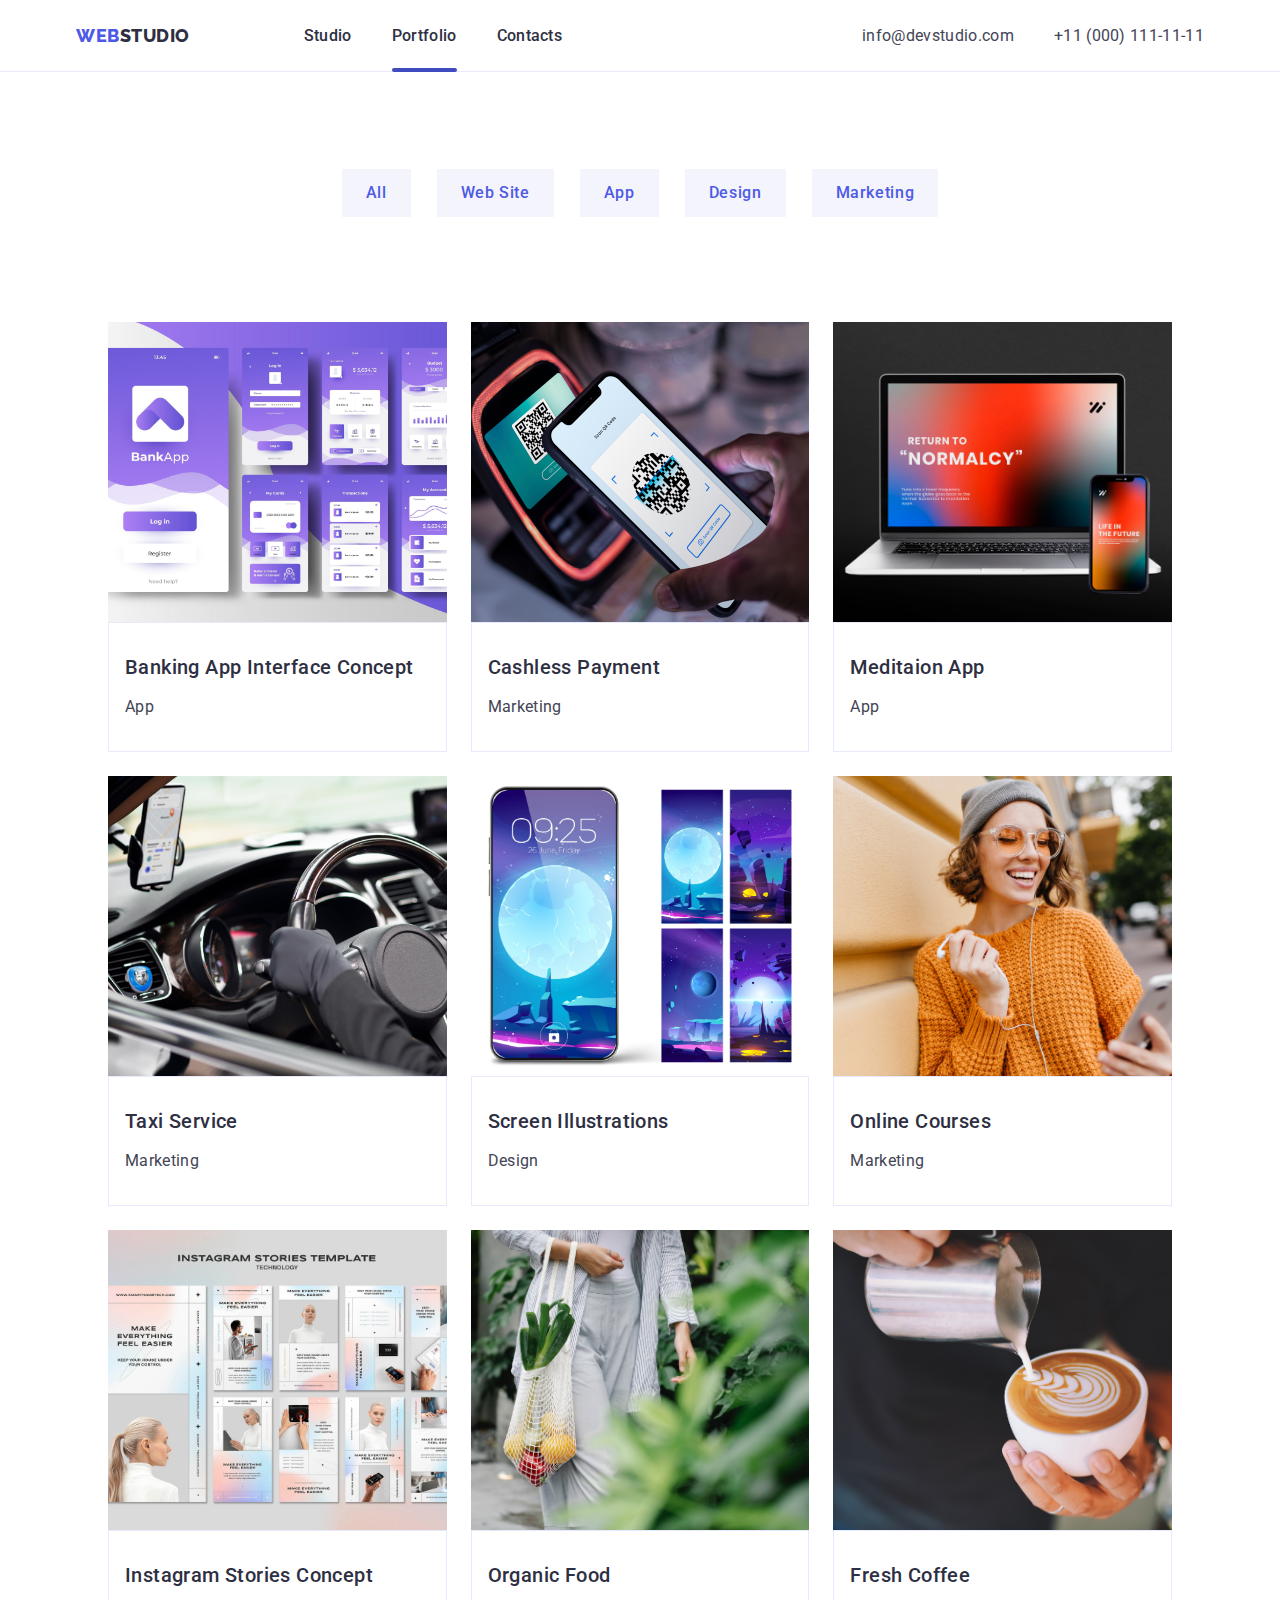
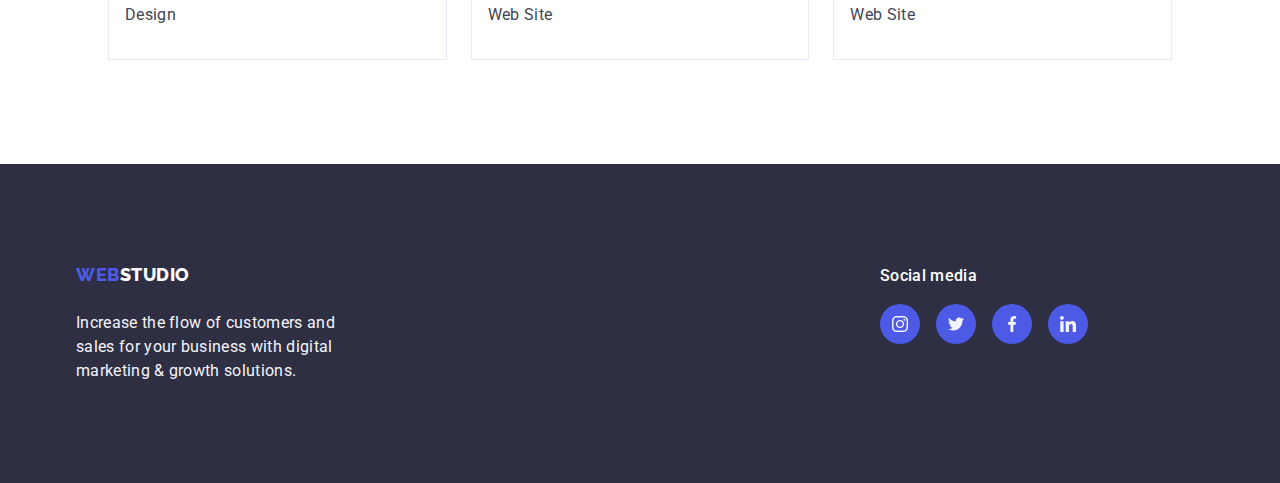
==== portfolio.html @ 78d95cfb "Add files via upload" ====
<!DOCTYPE html>
<html lang="en">

<head>
    <meta charset="UTF-8">
    <meta name="viewport" content="width=device-width, initial-scale=1.0">
    <title>WebStudio</title>
    <link href="https://fonts.googleapis.com/css2?family=Raleway:wght@800&family=Roboto:wght@400;500;700;900&display=swap"
        rel="stylesheet">
    <link rel="stylesheet" href="https://cdnjs.cloudflare.com/ajax/libs/modern-normalize/2.0.0/modern-normalize.min.css">
    <link rel="stylesheet" href="./css/styles.css">
</head>

<body>
    <header class="page-header">
        <div class="container">
            <nav class="header-menu">
                <a class="page-logo" href="./index.html">WEB<spam class="head-studio">STUDIO</spam></a>
                <ul class="header-menu-list">
                    <li class="header-menu-item"><a class="page-nav-link" href="./index.html">Studio</a></li>
                    <li class="header-menu-item"><a class="page-nav-link current" href="./portfolio.html">Portfolio</a></li>
                    <li class="header-menu-item"><a class="page-nav-link" href="#contacts">Contacts</a></li>
                </ul>
            </nav>
            <address>
                <ul class="page-address">
                    <li><a class="page-address-link" href="mailto:info@devstudio.com">info@devstudio.com</a></li>
                    <li><a class="page-address-link" href="tel:+1100011111111">+11 (000) 111-11-11</a></li>
                </ul>
            </address>
        </div>
    </header>

<main>
    <section class="button-top">
        <div class="container">
            <ul class="button-group">
                <li><button class="page-button"  type="button">All</button></li>
                <li><button class="page-button" type="button">Web Site</button></li>
                <li><button class="page-button" type="button">App</button></li>
                <li><button class="page-button" type="button">Design</button></li>
                <li><button class="page-button" type="button">Marketing</button></li>
            </ul>
                
            <ul class="grid">
                <li class="grid-item"><img src="./images/37fbe0228a6a681cc273c741947b99c1.jpg" alt="Banking App Interface Concept" width="360" height="300">
                    <div class="title-text-grid">
                    <h2 class="title">Banking App Interface Concept</h2>
                    <p class="text">App</p>
                    </div>
                </li>
                <li class="grid-item"><img src="./images/4fcf773e2c13ed2525d1f88928dc55a9.png" alt="Cashless Payment" width="360" height="300">
                    <div class="overlay">
                        <p class="title-footer">14 Stylish and User-Friendly App Design Concepts · Task Manager App · Calorie Tracker App ·
                            Exotic Fruit Ecommerce App ·
                            Cloud Storage App</p>
                    </div>
                    <div class="title-text-grid">
                    <h2 class="title">Cashless Payment</h2>
                    <p class="text">Marketing</p>
                    </div>
                </li>
                <li class="grid-item"><img src="./images/e50ced3d0393c11e44521b1b3db0e698.jpg" alt="Meditaion App" width="360" height="300">
                    <div class="title-text-grid">
                    <h2 class="title">Meditaion App</h2>
                    <p class="text">App</p>
                    </div>
                </li>
                <li class="grid-item"><img src="./images/d18e2fcd7407be4fb82793a09787ee96.jpg" alt="Taxi Service" width="360" height="300">
                    <div class="title-text-grid">
                    <h2 class="title">Taxi Service</h2>
                    <p class="text">Marketing</p>
                    </div>
                </li>
                <li class="grid-item"><img src="./images/00a83738358588a617c27bd70f0fa584.jpg" alt="Screen Illustrations" width="360" height="300">
                    <div class="title-text-grid">
                    <h2 class="title">Screen Illustrations</h2>
                    <p class="text">Design</p>
                    </div>
                </li>
                <li class="grid-item"><img src="./images/4fedb8830414a7d0c38e927b6d526bec.jpg" alt="Online Courses" width="360" height="300">
                    <div class="title-text-grid">
                    <h2 class="title">Online Courses</h2>
                    <p class="text">Marketing</p>
                    </div>
                </li>
                <li class="grid-item"><img src="./images/e27a138c59d1c297e69a327795d66497.jpg" alt="Instagram Stories Concept" width="360" height="300">
                    <div class="title-text-grid">
                    <h2 class="title">Instagram Stories Concept</h2>
                    <p class="text">Design</p>
                    </div>
                </li>
                <li class="grid-item"><img src="./images/f32515035c8e771518f60f28dc217040.jpg" alt="Organic Food" width="360" height="300">
                    <div class="title-text-grid">
                    <h2 class="title">Organic Food</h2>
                    <p class="text">Web Site</p>
                    </div>
                </li>
                <li class="grid-item"><img src="./images/f2c98e55cdcba1d1ee6dc6a895cefc68.jpg" alt="Fresh Coffee" width="360" height="300">
                    <div class="title-text-grid">
                    <h2 class="title">Fresh Coffee</h2>
                    <p class="text">Web Site</p>
                    </div>
                </li>
            </ul>
        </div>
    </section>
</main>

<footer class="page-footer">
    <div class="container">
        <div class="page-footer-logo">
            <a class="page-logo" href="./index.html">WEB<spam class="footer-studio">STUDIO</spam></a>
            <p class="text-footer">Increase the flow of customers and sales for your business with digital marketing &
                growth solutions.</p>
        </div>
        <div class="page-footer-text">
            <p class="title-footer">Social media</p>
            <ul class="page-our-wrapper" style="display: flex; gap: 16px;">
                <li class="social-item">
                    <a class="footer-social-link" href="https://instagram.com" title="_blank" rel="noopener norefferrer"
                        aria-label="Link to instagram.com">
                        <svg class="page-icons" width="16" height="16">
                            <use href="./images/icons.svg#icon-instagram">
                            </use>
                        </svg>
                    </a>
                </li>
                <li class="social-item">
                    <a class="footer-social-link" href="https://twitter.com" title="_blank" rel="noopener norefferrer"
                        aria-label="Link to twitter.com">
                        <svg class="page-icons" width="16" height="16">
                            <use href="./images/icons.svg#icon-twitter">
                            </use>
                        </svg>
                    </a>
                </li>
                <li class="social-item">
                    <a class="footer-social-link" href="https://facebook.com" title="_blank" rel="noopener norefferrer"
                        aria-label="Link to facebook.com">
                        <svg class="page-icons" width="16" height="16">
                            <use href="./images/icons.svg#icon-facebook">
                            </use>
                        </svg>
                    </a>
                </li>
                <li class="social-item">
                    <a class="footer-social-link" href="https://linkedin.com" title="_blank" rel="noopener norefferrer"
                        aria-label="Link to linkedin.com">
                        <svg class="page-icons" width="16" height="16">
                            <use href="./images/icons.svg#icon-linkedin">
                            </use>
                        </svg>
                    </a>
                </li>
            </ul>
        </div>
    </div>
</footer>
</body>

</html>
---- css/styles.css ----
:root {
    --iris: #4d5ae5;
    --ocean: #404bbf;
    --navy-blue: #2e2f42;
    --green: #31d0aa;
    --slate: #434455;
    --light-slate: #8e8f99;
    --cornflower: #e7e9fc;
    --cloud: #f4f4fd;
    --navy-blue-modal: rgba(46, 47, 66, 0.4);
    --grey: rgba(46, 47, 66, 0.7);
    --white: #fff;
    --dairy: #fcfcfc;
}

:root {
    --font-family: "Roboto", sans-serif;
    --second-family: "Raleway", sans-serif;
}

body {
    font-family: 'Roboto', sans-serif;
    color:#434455;;
    background: var(--white);
    font-size: 16px;
    line-height: 1.5;
}

h1,
h2,
h3,
h4,
h5,
h6,
p,
ul {
    margin: 0;
    padding: 0;
}

ul {
    list-style-type: none;
}

button {
    cursor: pointer;
}

a {
    text-decoration: none;
}

img {
    display: block;
    max-width: 100%;
    object-fit: cover;
}

.container {
    max-width: 1158px;
    width: 100%;
    padding: 0 15px;
    margin: 0 auto;
    overflow: auto;
}

.container>.item:last-child {
    margin-right: 0;
}

.container>.item:first-child {
    margin-left: 0;
}

.page-header {
    border-bottom: 1px solid var(--CORNFLOWER, #E7E9FC);
    background: var(--WHITE, #FFF);
    height: 72px;
    padding-top: 24px;
    padding-bottom: 24px;
}

.page-header .container {
    display: flex;
    justify-content: space-between;
    align-items: center;
} 

.head-studio {
    color: var(--navy-blue);
}

.page-logo {
    display: flex; 
    align-items: center; 
    margin-bottom: 25.5px;
    }


.page-logo {
    font-family: var(--second-family);
    font-weight: 800;
    font-size: 18px;
    line-height: 117%;
    letter-spacing: 0.54px;
    text-transform: uppercase;
    color: var(--iris);
}

.header-menu {
    display: flex;
    justify-content: space-between;
    align-items: center;
    margin-right: 300px;
    flex-grow: 1;
}

.header-menu-list {
    display: flex;
    gap: 40px;
}

.header-menu-item{

}

.page-nav-link {
    font-family: var(--font-family);
    font-weight: 500;
    font-size: 16px;
    line-height: 150%;
    letter-spacing: 0.32px;
    color: var(--navy-blue);
}

.page-nav-link:hover,
.page-nav-link:focus {
    color: var(--ocean); 
}

.page-nav-link {
        display: block;
        justify-content: center;
        align-items: center;
        flex-shrink: 0;
        line-height: 1,14;
}

.page-nav-link::after {
    content: '';
    display: block;
    width: 100%;
    height: 4px;
    border-radius: 2px;
    background-color: transparent;
    margin-top: 20px;
}

.page-nav-link.current::after {
    background-color: var(--OCEAN, #404BBF);
}


.page-address {
    display: flex;
    gap: 40px;
    justify-content: center;
    align-items: center;
    margin-bottom: 24px;
}

.page-address-link{
    font-family: var(--font-family);
    font-weight: 400;
    font-size: 16px;
    line-height: 150%;
    letter-spacing: 0.02em;
    color: var(--slate);
    font-style: normal;
}

.page-address-link:hover,
.page-address-link:focus {
    color: var(--ocean);
}

.page-address-link {
        display: flex;
        justify-content: center;
        align-items: center;
        flex-shrink: 0;
        gap: 4px;
    }

.page-main {
    background-image: linear-gradient(rgba(46, 47, 66, 0.7),
     rgba(46, 47, 66, 0.7)), url(../images/hero-bg.jpg);
    background-repeat: no-repeat;
    background-position: center;
    background-size: cover;
    padding-top: 188px;
    padding-bottom: 188px;
}

.page-main .container {
    display: flex;
    flex-direction: column;
    justify-content: center;
    align-items: center;
    text-align: center;  
}
.page-title {
    font-family: var(--font-family);
    font-weight: 700;
    font-size: 56px;
    line-height: 107%;
    letter-spacing: 1.12px;
    text-align: center;
    color: var(--white);
    max-width: 500px;
    margin-bottom: 53px;    
}

.title-button{
    font-family: var(--font-family);
    font-weight: 500;
    font-size: 16px;
    line-height: 150%;
    letter-spacing: 0.04em;
    color: var(--white);
    box-shadow: 0 4px 4px 0 rgba(0, 0, 0, 0.15);
    background: var(--iris);
    border-radius: 4px;
    width: 169px;
    height: 56px;
    border: none;        
}

.title-button .container {
        align-items: flex-start;
        gap: 10px;
        padding: 16px 32px;
}

.title-button:hover,
.title-button:focus {
    background: var(--ocean);
}

.backdrop{
    position: fixed;
        top: 80;
        left: 516;
        width: 408px;
        height: 584px;
        border-radius: 4px;
        background: var(--DAIRY, #FCFCFC);
        z-index: 1050;
        display: flex;
        align-items: center;
        justify-content: center;
}

.is-hidden {
    display: none;  
}

.backdrop.is-hidden {
    visibility: hidden;
    opacity: 0;
    pointer-events: none;
}

.backdrop:not(.is-hidden) {
    visibility: visible;
    opacity: 1;
    pointer-events: auto;
}

.modal {
    position: fixed;
    top: 80;
    left: 516;
    width: 408px;
    height: 584px;
    border-radius: 4px;
    z-index: 1051;
    display: flex;
}

.modal-close-btn {
    position: absolute;
    top: 10px;
    right: 10px;
    border: none;
    background: transparent;
    font-size: 24px;
    cursor: pointer;
    display: flex;
    fill: var(--CORNFLOWER, #E7E9FC);
}

.close-icons {
    display: flex;
    justify-content: center;
    align-items: center;
    width: 24px;
    height: 24px;
    color: #2E2F42;
    border-radius: 12px;
    top: 24px;
    right: 24px;
}

.page-bloc{
    padding-top: 120px;
    padding-bottom: 120px;
}

.page-bloc .container {
    display: flex;
    flex-direction: row; 
    justify-content: space-between;
    align-items: center;
    gap: 24px;
}

.page-bloc-list {
    display: flex;
    align-items: flex-start;
    gap: 24px;
}

.page-bloc-wrapper {
    width: 264px;
    height: 112px;
    flex-shrink: 0;
    border-radius: 4px;
    background: var(--CLOUD, #F4F4FD);
    box-sizing: border-box;
    padding: 24px;
    display: flex;
    justify-content: center;
    align-items: center;
    margin-bottom: 8px; 
}

.section-title {
    font-family: var(--font-family);
    font-weight: 700;
    font-size: 36px;
    line-height: 111%;
    letter-spacing: 0.02em;
    text-transform: capitalize;
    text-align: center;
    color: var(--navy-blue);
    margin-bottom: 72px;
}

.page-what {
    padding-bottom: 120px;
}

.page-img {
    display: flex;
    flex-direction: row;
    justify-content: space-between;
    align-items: center;
    gap: 24px;
}

.page-img-item {
    width: 100%;
    width: calc(100% - 48px);
}

.page-our {
    background: var(--CLOUD, #F4F4FD);
    padding-top: 120px;
    padding-bottom: 120px;
}

.page-our-img {
    display: flex;
    flex-direction: row;
    justify-content: space-between;
    align-items: center;
    gap: 24px;
}

.page-our-img-item {
        flex-direction: column;
        justify-content: center;
        align-items: center;
        gap: 32px;
        border-radius: 0px 0px 4px 4px;
        background: var(--WHITE, #FFF);
}

.page-our-wrapper {
    fill: var(--cloud);
}

.social-item{
    
}

.social-link {
    display: flex;
    justify-content: center;
    align-items: center;
    width: 40px;
    height: 40px;
    background: var(--iris);
    border-radius: 20px;
}

.social-link:hover,
.social-link:focus {
    background: var(--ocean);
} 

.title {
    font-family: var(--font-family);
    font-weight: 500;
    font-size: 20px;
    line-height: 120%;
    letter-spacing: 0.02em;
    color: var(--navy-blue);
    margin-bottom: 8px;
}

.text {
    font-family: var(--font-family);
    font-weight: 400;
    font-size: 16px;
    line-height: 150%;
    letter-spacing: 0.02em;
    color: var(--slate);
}

.title-text {
    display: flex;
        flex-direction: column;
        justify-content: center;
        align-items: center;
        gap: 8px;
        padding-bottom: 32px;
        padding-top: 32px;
        padding-left: 16px;
        padding-right: 16px;
        text-align: center;
}

.button-top {
    padding-top: 96px;
    padding-bottom: 72px;
}

.button-group {
    display: flex;
    flex-direction: row;
    justify-content: center;
    align-items: center;
    gap: 24px;
    margin-bottom: 72px;
}

.page-button {
    font-family: var(--font-family);
    font-weight: 500;
    font-size: 16px;
    line-height: 150%;
    letter-spacing: 0.04em;
    text-align: center;
    color: var(--iris);
    background: var(--cloud);
    padding: 12px 24px;
    border: 1px solid #fff;
    cursor: pointer;
}

.page-button:hover,
.page-button:focus {
    background: var(--ocean);
    color: #fff;
}

.grid {
    display: flex;
    grid-template-columns: repeat(3, 1fr);
    gap: 24px;
    padding: 32px;
    flex-wrap: wrap;
}

.grid-item {
    width: 100%;
    width: calc((100% - 48px)/3);
}

.title-text-grid {
    display: flex;
    flex-direction: column;
    flex-shrink: 0;
    gap: 8px;
    padding-bottom: 32px;
    padding-top: 32px;
    padding-left: 16px;
    padding-right: 16px;
    border: 1px solid var(--CORNFLOWER, #E7E9FC);
    background: var(--WHITE, #FFF);
}

.page-customers{
    padding-top: 120px;
    padding-bottom: 120px;
}

.page-customers .container {

}

.page-customers-wrapper{
    width: 168px;
    height: 88px;
}

.page-customers-link{
    display: inline-flex;
    align-items: flex-start;
    width: 100%;
    justify-content: center;
    padding: 12px;
    fill: var(--LIGHT-SLATE, #8E8F99);
    border-radius: 4px;
    border: 1px solid var(--LIGHT-SLATE, #8E8F99);
}

.page-customers-link:hover,
.page-customers-link:focus {
    fill: var(--ocean);
    border: 1px solid var(--ocean);
}

.page-footer{
    background: var(--navy-blue);
    padding-top: 100px;
    padding-bottom: 100px;
}

.page-footer .container{
    display: flex;
}

.footer-studio {
    color: #fff;
}

.text-footer{
    font-family: var(--font-family);
    font-weight: 400;
    font-size: 16px;
    line-height: 150%;
    letter-spacing: 0.02em;
    color: var(--cloud);
    width: 264px;
    margin-top: 15px;
}

.page-footer-text{
    display: block;
    justify-content: center;
    align-items: center;
    flex-shrink: 0;
    line-height: 1, 14;
    margin-left: 540px;
}

.title-footer{
    color: var(--WHITE, #FFF);
        font-family: Roboto;
        font-size: 16px;
        font-style: normal;
        font-weight: 500;
        line-height: 24px;
        letter-spacing: 0.32px;
        margin-bottom: 16px;
}

.footer-social-link {
    display: flex;
    justify-content: center;
    align-items: center;
    width: 40px;
    height: 40px;
    background: var(--iris);
    border-radius: 20px;
}

.footer-social-link:hover,
.footer-social-link:focus {
    background: var(--green);
}

.visually-hidden {
    position: absolute;
    width: 1px;
    height: 1px;
    margin: -1px;
    border: 0;
    padding: 0;
    white-space: nowrap;
    clip-path: inset(100%);
    clip: rect(0 0 0 0);
    overflow: hidden;
}

.item {
    margin-right: 20px;
}

.item:last-child {
    margin-right: 0;
}

.grid-item {
    position: relative;
    overflow: hidden;
}

.overlay {
    width: 360px;
    height: 300px;
    position: absolute;
    left: 0;
    right: 0;
    bottom: 0;
    background: var(--IRIS, #4D5AE5);
    text-align: center;
    transform: translateY(100%);
    transition: transform 0.3s ease;
    padding-top: 40px;
    padding-left: 32px;
    padding-right: 32px;
}

.grid-item:hover .overlay,
.grid-item:focus-within .overlay {
    transform: translateY(0);
}
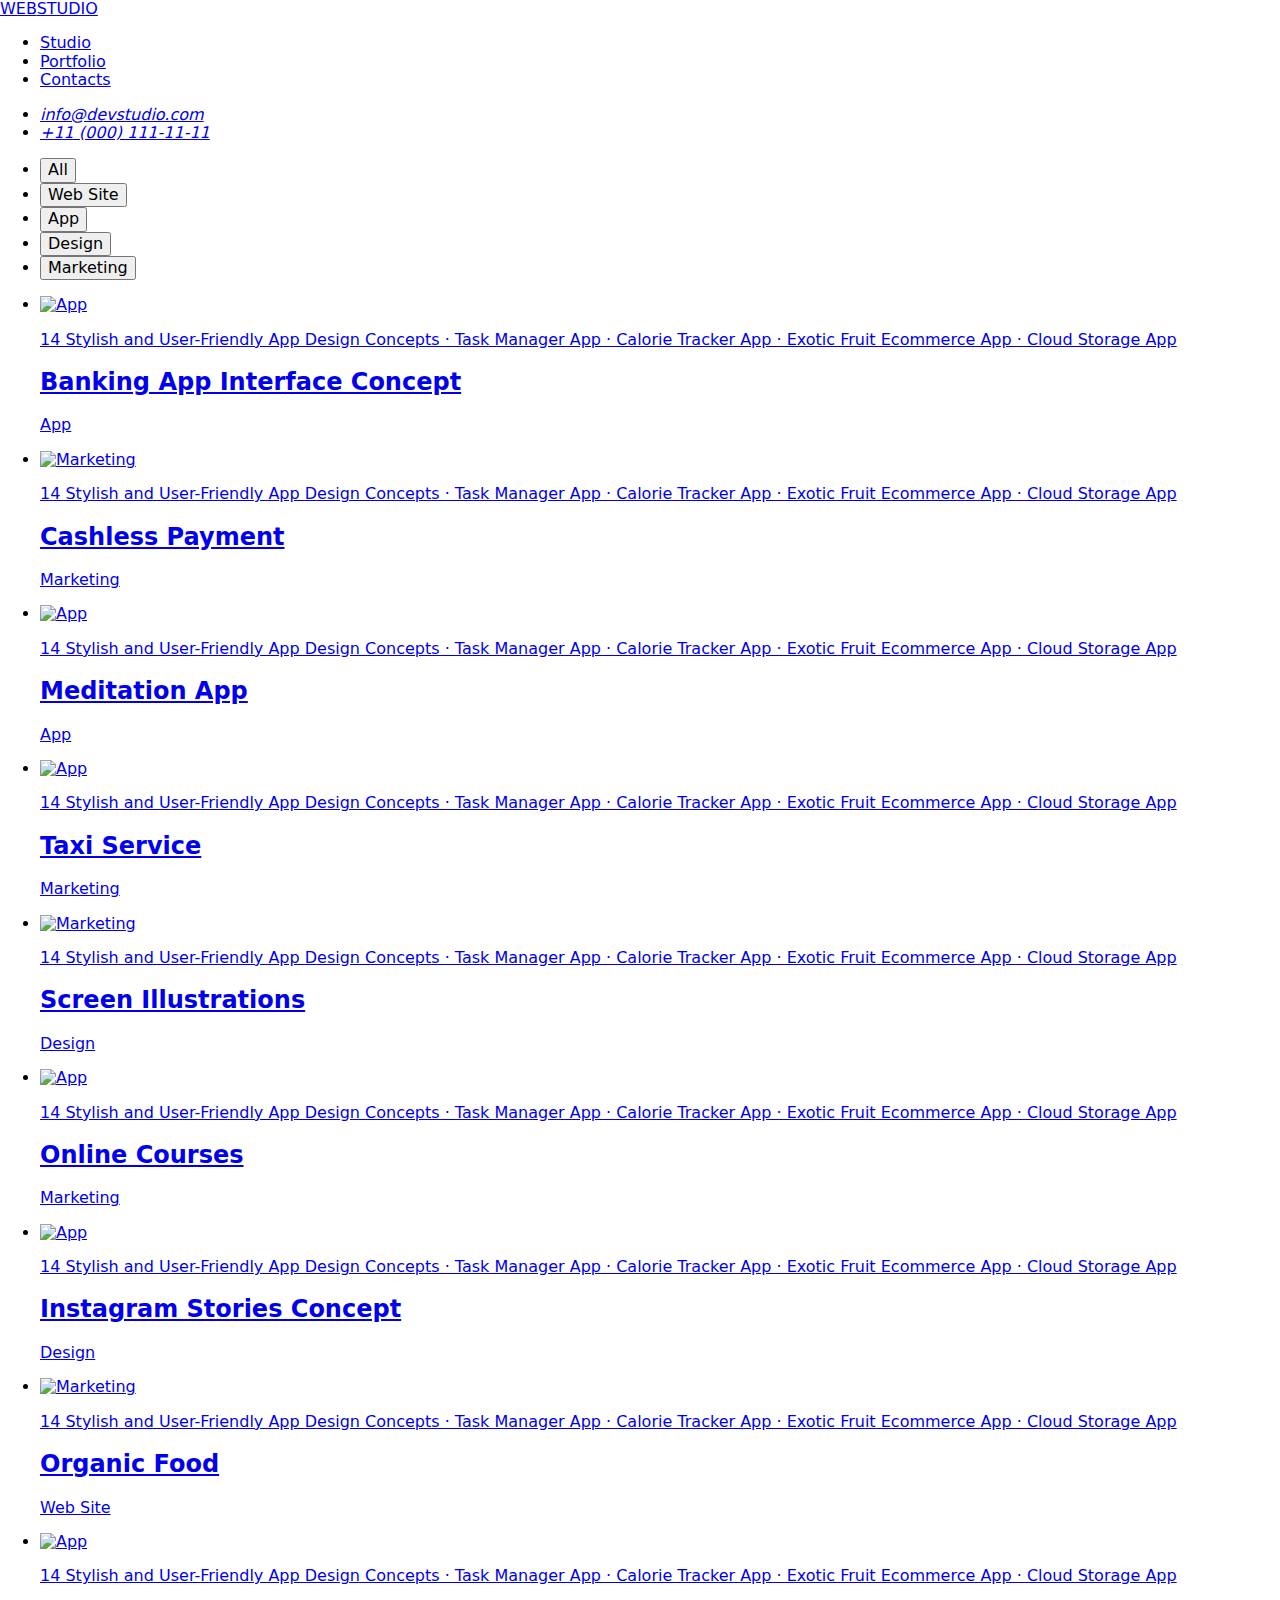
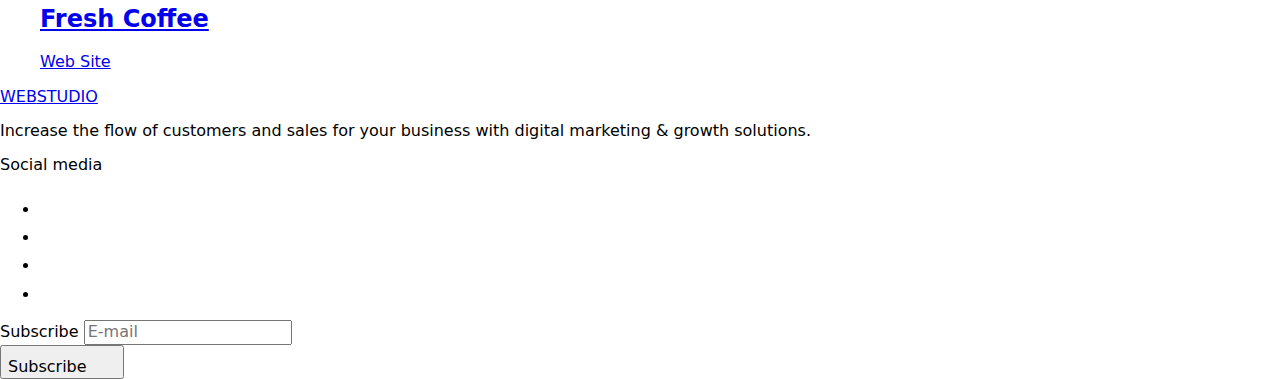
==== commit 9dc799a5: "Add files via upload" ====
--- a/portfolio.html
+++ b/portfolio.html
@@ -2,161 +2,248 @@
 <html lang="en">
 
 <head>
-    <meta charset="UTF-8">
-    <meta name="viewport" content="width=device-width, initial-scale=1.0">
-    <title>WebStudio</title>
-    <link href="https://fonts.googleapis.com/css2?family=Raleway:wght@800&family=Roboto:wght@400;500;700;900&display=swap"
+    <meta charset="UTF-8" />
+    <meta name="viewport" content="width=device-width, initial-scale=1.0" />
+    <title>Web Studio</title>
+
+    <!-- Fonts -->
+    <link rel="preconnect" href="https://fonts.googleapis.com">
+    <link rel="preconnect" href="https://fonts.gstatic.com" crossorigin>
+    <link href="https://fonts.googleapis.com/css2?family=Raleway:wght@800&family=Roboto:wght@400;500;700&display=swap"
         rel="stylesheet">
-    <link rel="stylesheet" href="https://cdnjs.cloudflare.com/ajax/libs/modern-normalize/2.0.0/modern-normalize.min.css">
+    <!-- Styles -->
+    <link rel="stylesheet" type="text/css"
+        href=" https://cdnjs.cloudflare.com/ajax/libs/modern-normalize/2.0.0/modern-normalize.min.css">
     <link rel="stylesheet" href="./css/styles.css">
 </head>
 
 <body>
-    <header class="page-header">
-        <div class="container">
-            <nav class="header-menu">
-                <a class="page-logo" href="./index.html">WEB<spam class="head-studio">STUDIO</spam></a>
-                <ul class="header-menu-list">
-                    <li class="header-menu-item"><a class="page-nav-link" href="./index.html">Studio</a></li>
-                    <li class="header-menu-item"><a class="page-nav-link current" href="./portfolio.html">Portfolio</a></li>
-                    <li class="header-menu-item"><a class="page-nav-link" href="#contacts">Contacts</a></li>
+    <header>
+        <div class="container header-container">
+            <nav>
+                <a href="./index.html" class="logo" width="44" height="21" alt="WebStudio">WEB<span>STUDIO</span></a>
+                <ul class="menu">
+                    <li><a href="./index.html">Studio</a></li>
+                    <li><a href="./portfolio.html" class="current">Portfolio</a></li>
+                    <li><a href="#">Contacts</a></li>
                 </ul>
             </nav>
-            <address>
-                <ul class="page-address">
-                    <li><a class="page-address-link" href="mailto:info@devstudio.com">info@devstudio.com</a></li>
-                    <li><a class="page-address-link" href="tel:+1100011111111">+11 (000) 111-11-11</a></li>
+            <address class="contacts">
+                <ul>
+                    <li><a href="mailto:info@devstudio.com">info@devstudio.com</a></li>
+                    <li><a href="tel:+11000111111">+11 (000) 111-11-11</a></li>
                 </ul>
             </address>
         </div>
     </header>
 
-<main>
-    <section class="button-top">
+    <main>
+        <section class="portfolio-section">
+            <div class="container">
+                <h1 class="visually-hidden" hidden>portfolio-hidden</h1>
+                <ul class="filter">
+                    <li class="filter-button"><button type="button">All</button></li>
+                    <li class="filter-button">
+                        <button type="button">Web Site</button>
+                    </li>
+                    <li class="filter-button"><button type="button">App</button></li>
+                    <li class="filter-button">
+                        <button type="button">Design</button>
+                    </li>
+                    <li class="filter-button"><button type="button">Marketing</button>
+                    </li>
+                </ul>
+
+                <ul class="portfolio-list">
+                    <li class="portfolio-element" tabindex="0">
+                        <a href="#">
+                            <div class="portfolio-box">
+                                <img src="./images/portfolio/banking_app_interface_concept.jpg" width="360" height="300"
+                                    alt="App" />
+                                <p class="overlay">14 Stylish and User-Friendly App Design Concepts · Task Manager App ·
+                                    Calorie Tracker App · Exotic Fruit Ecommerce App · Cloud Storage App</p>
+                            </div>
+                            <div class="portfolio-element-details">
+                                <h2>Banking App Interface Concept</h2>
+                                <p>App</p>
+                            </div>
+                        </a>
+                    </li>
+                    <li class="portfolio-element" tabindex="0">
+                        <a href="#">
+                            <div class="portfolio-box">
+                                <img src="./images/portfolio/cashless_payment.jpg" width="360" height="300"
+                                    alt="Marketing" />
+                                <p class="overlay">14 Stylish and User-Friendly App Design Concepts · Task Manager App ·
+                                    Calorie Tracker App · Exotic Fruit Ecommerce App · Cloud Storage App</p>
+                            </div>
+
+                            <div class="portfolio-element-details">
+                                <h2>Cashless Payment</h2>
+                                <p>Marketing</p>
+                            </div>
+                        </a>
+                    </li>
+                    <li class="portfolio-element" tabindex="0">
+                        <a href="#">
+                            <div class="portfolio-box">
+                                <img src="./images/portfolio/meditation_app.jpg" width="360" height="300" alt="App" />
+                                <p class="overlay">14 Stylish and User-Friendly App Design Concepts · Task Manager App ·
+                                    Calorie Tracker App · Exotic Fruit Ecommerce App · Cloud Storage App</p>
+                            </div>
+                            <div class="portfolio-element-details">
+                                <h2>Meditation App</h2>
+                                <p>App</p>
+                            </div>
+                        </a>
+                    </li>
+                    <li class="portfolio-element" tabindex="0">
+                        <a href="#">
+                            <div class="portfolio-box">
+                                <img src="./images/portfolio/taxi_service.jpg" width="360" height="300" alt="App" />
+                                <p class="overlay">14 Stylish and User-Friendly App Design Concepts · Task Manager App ·
+                                    Calorie Tracker App · Exotic Fruit Ecommerce App · Cloud Storage App</p>
+                            </div>
+                            <div class="portfolio-element-details">
+                                <h2>Taxi Service</h2>
+                                <p>Marketing</p>
+                            </div>
+                        </a>
+                    </li>
+                    <li class="portfolio-element" tabindex="0">
+                        <a href="#">
+                            <div class="portfolio-box">
+                                <img src="./images/portfolio/screen_illustrations.jpg" width="360" height="300"
+                                    alt="Marketing" />
+                                <p class="overlay">14 Stylish and User-Friendly App Design Concepts · Task Manager App ·
+                                    Calorie Tracker App · Exotic Fruit Ecommerce App · Cloud Storage App</p>
+                            </div>
+                            <div class="portfolio-element-details">
+                                <h2>Screen Illustrations</h2>
+                                <p>Design</p>
+                            </div>
+                        </a>
+                    </li>
+                    <li class="portfolio-element" tabindex="0">
+                        <a href="#">
+                            <div class="portfolio-box">
+                                <img src="./images/portfolio/online_courses.jpg" width="360" height="300" alt="App" />
+                                <p class="overlay">14 Stylish and User-Friendly App Design Concepts · Task Manager App ·
+                                    Calorie Tracker App · Exotic Fruit Ecommerce App · Cloud Storage App</p>
+                            </div>
+                            <div class="portfolio-element-details">
+                                <h2>Online Courses</h2>
+                                <p>Marketing</p>
+                            </div>
+                        </a>
+                    </li>
+                    <li class="portfolio-element" tabindex="0">
+                        <a href="#">
+                            <div class="portfolio-box">
+                                <img src="./images/portfolio/instagram_stories_concept.jpg" width="360" height="300"
+                                    alt="App" />
+                                <p class="overlay">14 Stylish and User-Friendly App Design Concepts · Task Manager App ·
+                                    Calorie Tracker App · Exotic Fruit Ecommerce App · Cloud Storage App</p>
+                            </div>
+                            <div class="portfolio-element-details">
+                                <h2>Instagram Stories Concept</h2>
+                                <p>Design</p>
+                            </div>
+                        </a>
+                    </li>
+                    <li class="portfolio-element" tabindex="0">
+                        <a href="#">
+                            <div class="portfolio-box">
+                                <img src="./images/portfolio/organic_food.jpg" width="360" height="300"
+                                    alt="Marketing" />
+                                <p class="overlay">14 Stylish and User-Friendly App Design Concepts · Task Manager App ·
+                                    Calorie Tracker App · Exotic Fruit Ecommerce App · Cloud Storage App</p>
+                            </div>
+                            <div class="portfolio-element-details">
+                                <h2>Organic Food</h2>
+                                <p>Web Site</p>
+                            </div>
+                        </a>
+                    </li>
+                    <li class="portfolio-element" tabindex="0">
+                        <a href="#">
+                            <div class="portfolio-box">
+                                <img src="./images/portfolio/fresh_coffee.jpg" width="360" height="300" alt="App" />
+                                <p class="overlay">14 Stylish and User-Friendly App Design Concepts · Task Manager App ·
+                                    Calorie Tracker App · Exotic Fruit Ecommerce App · Cloud Storage App</p>
+                            </div>
+                            <div class="portfolio-element-details">
+                                <h2>Fresh Coffee</h2>
+                                <p>Web Site</p>
+                            </div>
+                        </a>
+                    </li>
+                </ul>
+            </div>
+        </section>
+    </main>
+
+    <footer>
         <div class="container">
-            <ul class="button-group">
-                <li><button class="page-button"  type="button">All</button></li>
-                <li><button class="page-button" type="button">Web Site</button></li>
-                <li><button class="page-button" type="button">App</button></li>
-                <li><button class="page-button" type="button">Design</button></li>
-                <li><button class="page-button" type="button">Marketing</button></li>
-            </ul>
-                
-            <ul class="grid">
-                <li class="grid-item"><img src="./images/37fbe0228a6a681cc273c741947b99c1.jpg" alt="Banking App Interface Concept" width="360" height="300">
-                    <div class="title-text-grid">
-                    <h2 class="title">Banking App Interface Concept</h2>
-                    <p class="text">App</p>
-                    </div>
-                </li>
-                <li class="grid-item"><img src="./images/4fcf773e2c13ed2525d1f88928dc55a9.png" alt="Cashless Payment" width="360" height="300">
-                    <div class="overlay">
-                        <p class="title-footer">14 Stylish and User-Friendly App Design Concepts · Task Manager App · Calorie Tracker App ·
-                            Exotic Fruit Ecommerce App ·
-                            Cloud Storage App</p>
-                    </div>
-                    <div class="title-text-grid">
-                    <h2 class="title">Cashless Payment</h2>
-                    <p class="text">Marketing</p>
-                    </div>
-                </li>
-                <li class="grid-item"><img src="./images/e50ced3d0393c11e44521b1b3db0e698.jpg" alt="Meditaion App" width="360" height="300">
-                    <div class="title-text-grid">
-                    <h2 class="title">Meditaion App</h2>
-                    <p class="text">App</p>
-                    </div>
-                </li>
-                <li class="grid-item"><img src="./images/d18e2fcd7407be4fb82793a09787ee96.jpg" alt="Taxi Service" width="360" height="300">
-                    <div class="title-text-grid">
-                    <h2 class="title">Taxi Service</h2>
-                    <p class="text">Marketing</p>
-                    </div>
-                </li>
-                <li class="grid-item"><img src="./images/00a83738358588a617c27bd70f0fa584.jpg" alt="Screen Illustrations" width="360" height="300">
-                    <div class="title-text-grid">
-                    <h2 class="title">Screen Illustrations</h2>
-                    <p class="text">Design</p>
-                    </div>
-                </li>
-                <li class="grid-item"><img src="./images/4fedb8830414a7d0c38e927b6d526bec.jpg" alt="Online Courses" width="360" height="300">
-                    <div class="title-text-grid">
-                    <h2 class="title">Online Courses</h2>
-                    <p class="text">Marketing</p>
-                    </div>
-                </li>
-                <li class="grid-item"><img src="./images/e27a138c59d1c297e69a327795d66497.jpg" alt="Instagram Stories Concept" width="360" height="300">
-                    <div class="title-text-grid">
-                    <h2 class="title">Instagram Stories Concept</h2>
-                    <p class="text">Design</p>
-                    </div>
-                </li>
-                <li class="grid-item"><img src="./images/f32515035c8e771518f60f28dc217040.jpg" alt="Organic Food" width="360" height="300">
-                    <div class="title-text-grid">
-                    <h2 class="title">Organic Food</h2>
-                    <p class="text">Web Site</p>
-                    </div>
-                </li>
-                <li class="grid-item"><img src="./images/f2c98e55cdcba1d1ee6dc6a895cefc68.jpg" alt="Fresh Coffee" width="360" height="300">
-                    <div class="title-text-grid">
-                    <h2 class="title">Fresh Coffee</h2>
-                    <p class="text">Web Site</p>
-                    </div>
-                </li>
-            </ul>
+            <div class="footer-wrapper">
+                <div>
+                    <a href="./index.html" class="logo">WEB<span>STUDIO</span></a>
+                    <p class="footer-p">Increase the flow of customers and sales for your business with digital
+                        marketing &
+                        growth
+                        solutions.</p>
+                </div>
+                <div class="social-footer">
+                    <p>Social media</p>
+                    <ul class="footer-social-wrapper">
+                        <li class="social-wrapper">
+                            <a href="#">
+                                <svg height="24" width="24">
+                                    <use href="./images/icons.svg#icon-instagram"></use>
+                                </svg>
+                            </a>
+                        </li>
+                        <li class="social-wrapper">
+                            <a href="#">
+                                <svg height="24" width="24">
+                                    <use href="./images/icons.svg#icon-twitter"></use>
+                                </svg>
+                            </a>
+                        </li>
+                        <li class="social-wrapper">
+                            <a href="#">
+                                <svg height="24" width="24">
+                                    <use href="./images/icons.svg#icon-facebook"></use>
+                                </svg>
+                            </a>
+                        </li>
+                        <li class="social-wrapper">
+                            <a href="#">
+                                <svg height="24" width="24">
+                                    <use href="./images/icons.svg#icon-linkedin"></use>
+                                </svg>
+                            </a>
+                        </li>
+                    </ul>
+                </div>
+                <div style="display: flex;flex-direction: row">
+                    <form class="footer-form" name="subscription">
+                        <div class="field-wrapper footer-email">
+                            <label for="f_email">Subscribe
+                                <input type="email" name="f_email" class="form-group" required placeholder="E-mail">
+                            </label>
+                        </div>
+                        <button type="submit">
+                            <span>Subscribe</span>
+                            <svg class="modal-btn-icon" width="24" height="24">
+                                <use href="./images/icons.svg#icon-subscribe"></use>
+                            </svg>
+                        </button>
+                    </form>
+                </div>
+            </div>
         </div>
-    </section>
-</main>
-
-<footer class="page-footer">
-    <div class="container">
-        <div class="page-footer-logo">
-            <a class="page-logo" href="./index.html">WEB<spam class="footer-studio">STUDIO</spam></a>
-            <p class="text-footer">Increase the flow of customers and sales for your business with digital marketing &
-                growth solutions.</p>
-        </div>
-        <div class="page-footer-text">
-            <p class="title-footer">Social media</p>
-            <ul class="page-our-wrapper" style="display: flex; gap: 16px;">
-                <li class="social-item">
-                    <a class="footer-social-link" href="https://instagram.com" title="_blank" rel="noopener norefferrer"
-                        aria-label="Link to instagram.com">
-                        <svg class="page-icons" width="16" height="16">
-                            <use href="./images/icons.svg#icon-instagram">
-                            </use>
-                        </svg>
-                    </a>
-                </li>
-                <li class="social-item">
-                    <a class="footer-social-link" href="https://twitter.com" title="_blank" rel="noopener norefferrer"
-                        aria-label="Link to twitter.com">
-                        <svg class="page-icons" width="16" height="16">
-                            <use href="./images/icons.svg#icon-twitter">
-                            </use>
-                        </svg>
-                    </a>
-                </li>
-                <li class="social-item">
-                    <a class="footer-social-link" href="https://facebook.com" title="_blank" rel="noopener norefferrer"
-                        aria-label="Link to facebook.com">
-                        <svg class="page-icons" width="16" height="16">
-                            <use href="./images/icons.svg#icon-facebook">
-                            </use>
-                        </svg>
-                    </a>
-                </li>
-                <li class="social-item">
-                    <a class="footer-social-link" href="https://linkedin.com" title="_blank" rel="noopener norefferrer"
-                        aria-label="Link to linkedin.com">
-                        <svg class="page-icons" width="16" height="16">
-                            <use href="./images/icons.svg#icon-linkedin">
-                            </use>
-                        </svg>
-                    </a>
-                </li>
-            </ul>
-        </div>
-    </div>
-</footer>
+    </footer>
 </body>
 
 </html>